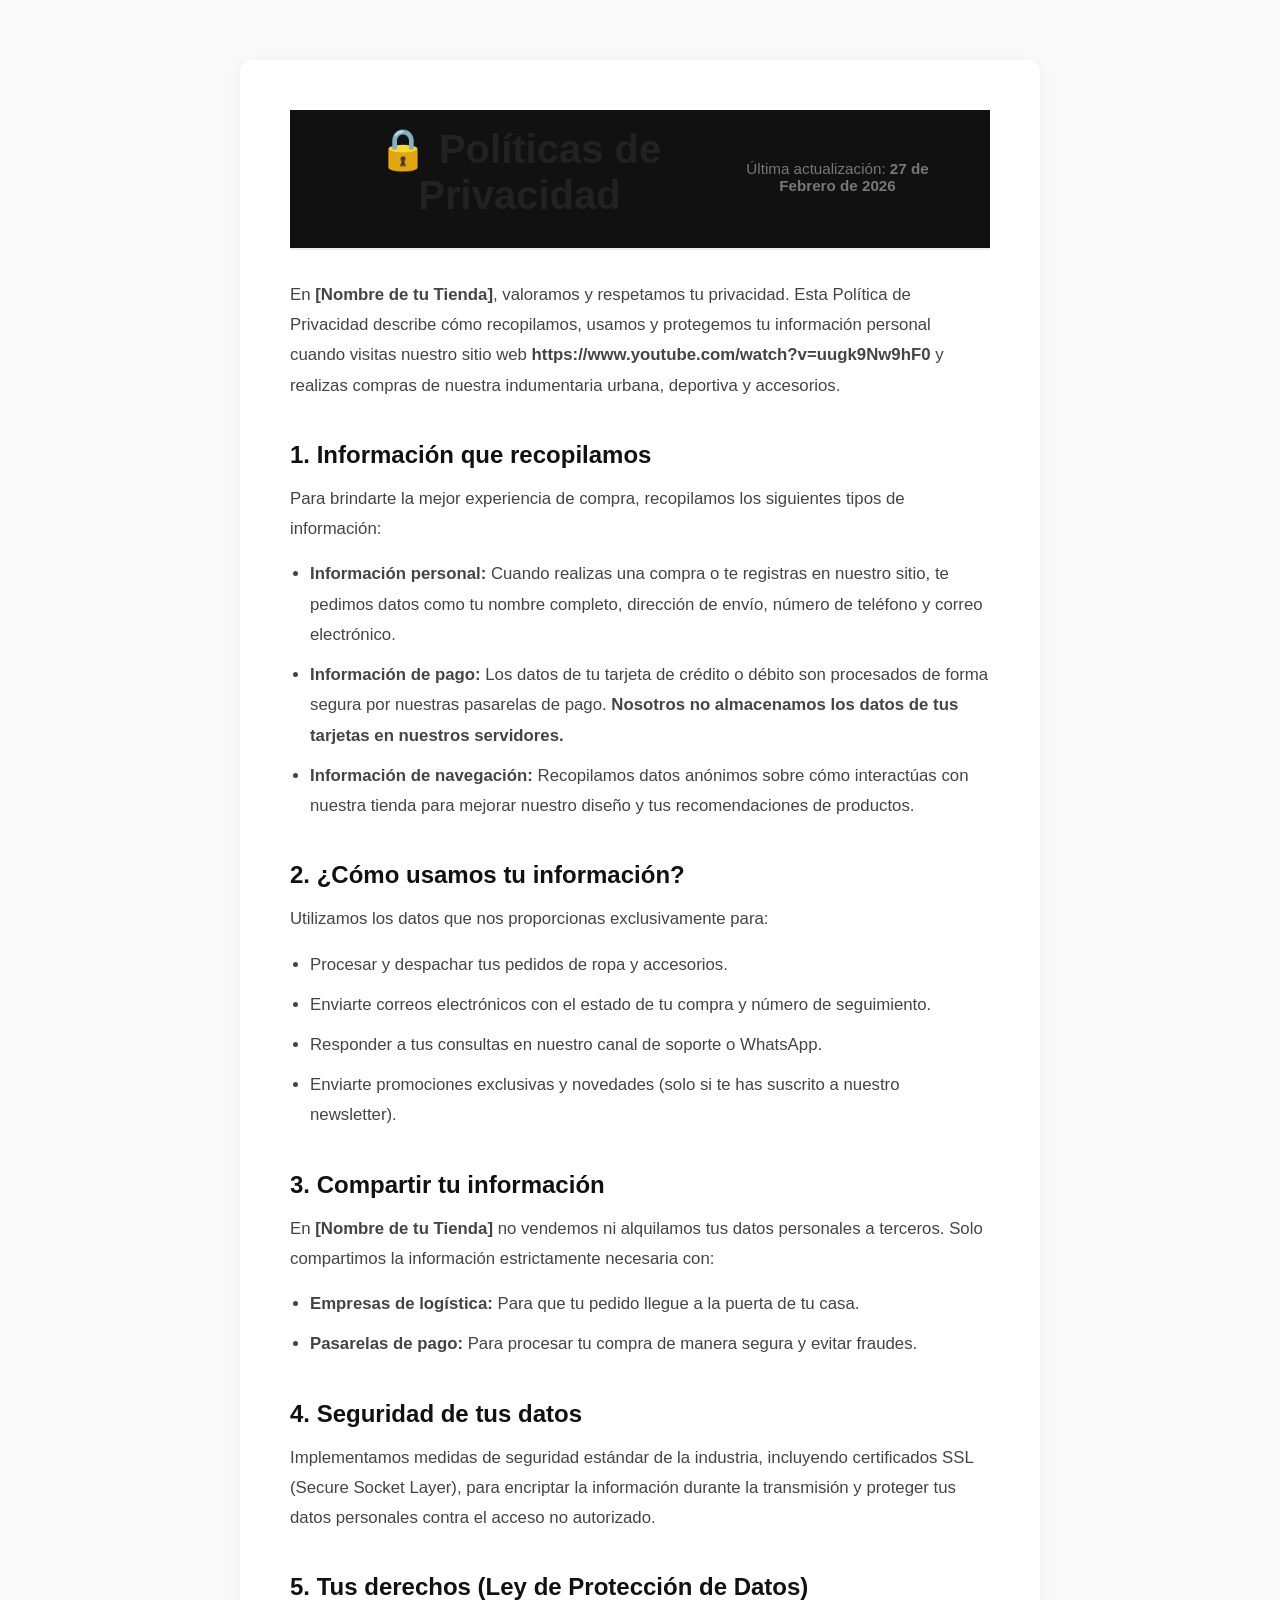
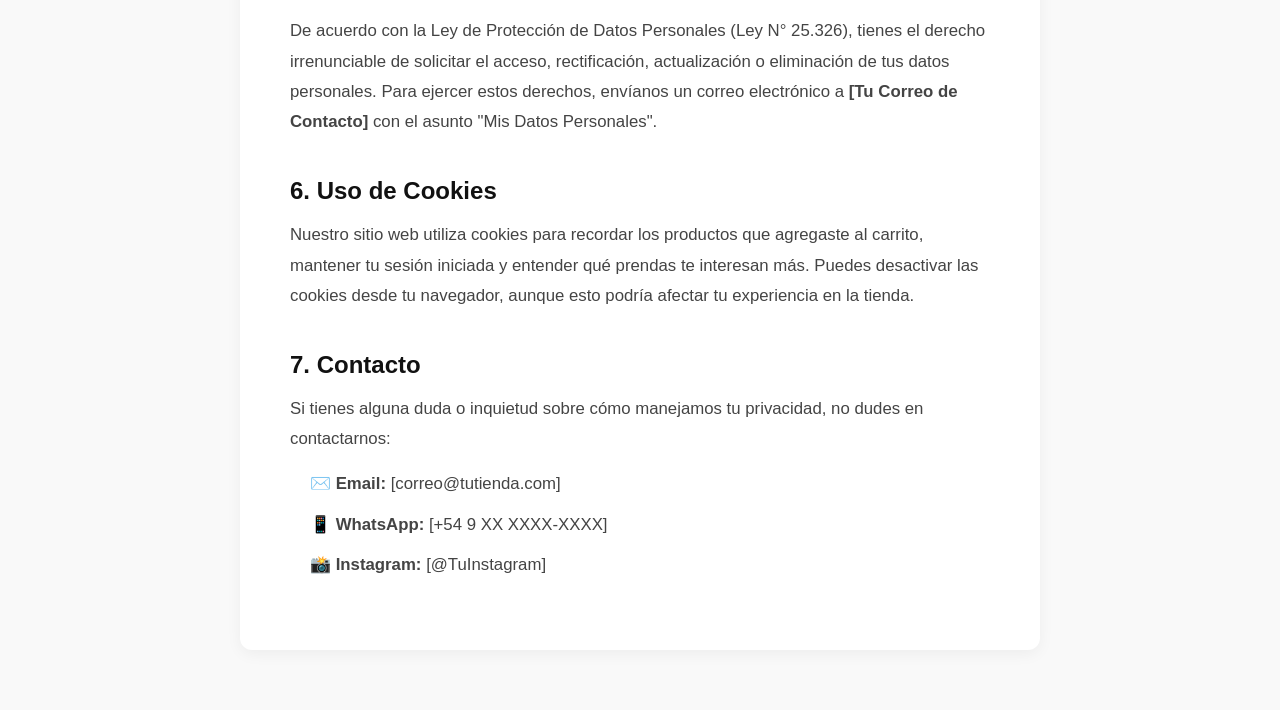
==== politicas_de_privacidad.html @ b3bbde65 "feat: :sparkles: Anexion de politicas de privacidad Se agregó el apartado "politicas de privacidad"," ====
<!DOCTYPE html>
<html lang="es">
<head>
    <meta charset="UTF-8">
    <meta name="viewport" content="width=device-width, initial-scale=1.0">
    <title>Políticas de Privacidad | MiTienda</title>
    
    <link rel="stylesheet" href="styles.css"> 
</head>
<body>

    <script src="privacidad.js"></script>
</body>
</html>
<main class="privacy-wrapper">
    <div class="privacy-container">
        
        <header class="privacy-header">
            <h1>🔒 Políticas de Privacidad</h1>
            <p class="last-updated">Última actualización: <strong>27 de Febrero de 2026</strong></p>
        </header>

        <section class="privacy-content">
            <p>En <strong>[Nombre de tu Tienda]</strong>, valoramos y respetamos tu privacidad. Esta Política de Privacidad describe cómo recopilamos, usamos y protegemos tu información personal cuando visitas nuestro sitio web <strong>https://www.youtube.com/watch?v=uugk9Nw9hF0</strong> y realizas compras de nuestra indumentaria urbana, deportiva y accesorios.</p>

            <h2>1. Información que recopilamos</h2>
            <p>Para brindarte la mejor experiencia de compra, recopilamos los siguientes tipos de información:</p>
            <ul>
                <li><strong>Información personal:</strong> Cuando realizas una compra o te registras en nuestro sitio, te pedimos datos como tu nombre completo, dirección de envío, número de teléfono y correo electrónico.</li>
                <li><strong>Información de pago:</strong> Los datos de tu tarjeta de crédito o débito son procesados de forma segura por nuestras pasarelas de pago. <strong>Nosotros no almacenamos los datos de tus tarjetas en nuestros servidores.</strong></li>
                <li><strong>Información de navegación:</strong> Recopilamos datos anónimos sobre cómo interactúas con nuestra tienda para mejorar nuestro diseño y tus recomendaciones de productos.</li>
            </ul>

            <h2>2. ¿Cómo usamos tu información?</h2>
            <p>Utilizamos los datos que nos proporcionas exclusivamente para:</p>
            <ul>
                <li>Procesar y despachar tus pedidos de ropa y accesorios.</li>
                <li>Enviarte correos electrónicos con el estado de tu compra y número de seguimiento.</li>
                <li>Responder a tus consultas en nuestro canal de soporte o WhatsApp.</li>
                <li>Enviarte promociones exclusivas y novedades (solo si te has suscrito a nuestro newsletter).</li>
            </ul>

            <h2>3. Compartir tu información</h2>
            <p>En <strong>[Nombre de tu Tienda]</strong> no vendemos ni alquilamos tus datos personales a terceros. Solo compartimos la información estrictamente necesaria con:</p>
            <ul>
                <li><strong>Empresas de logística:</strong> Para que tu pedido llegue a la puerta de tu casa.</li>
                <li><strong>Pasarelas de pago:</strong> Para procesar tu compra de manera segura y evitar fraudes.</li>
            </ul>

            <h2>4. Seguridad de tus datos</h2>
            <p>Implementamos medidas de seguridad estándar de la industria, incluyendo certificados SSL (Secure Socket Layer), para encriptar la información durante la transmisión y proteger tus datos personales contra el acceso no autorizado.</p>

            <h2>5. Tus derechos (Ley de Protección de Datos)</h2>
            <p>De acuerdo con la Ley de Protección de Datos Personales (Ley N° 25.326), tienes el derecho irrenunciable de solicitar el acceso, rectificación, actualización o eliminación de tus datos personales. Para ejercer estos derechos, envíanos un correo electrónico a <strong>[Tu Correo de Contacto]</strong> con el asunto "Mis Datos Personales".</p>

            <h2>6. Uso de Cookies</h2>
            <p>Nuestro sitio web utiliza cookies para recordar los productos que agregaste al carrito, mantener tu sesión iniciada y entender qué prendas te interesan más. Puedes desactivar las cookies desde tu navegador, aunque esto podría afectar tu experiencia en la tienda.</p>

            <h2>7. Contacto</h2>
            <p>Si tienes alguna duda o inquietud sobre cómo manejamos tu privacidad, no dudes en contactarnos:</p>
            <ul class="contact-list">
                <li>✉️ <strong>Email:</strong> [correo@tutienda.com]</li>
                <li>📱 <strong>WhatsApp:</strong> [+54 9 XX XXXX-XXXX]</li>
                <li>📸 <strong>Instagram:</strong> [@TuInstagram]</li>
            </ul>
        </section>

    </div>

    <button id="btnBackToTop" class="btn-back-to-top" title="Volver arriba">
        ↑
    </button>
</main>
---- styles.css ----
* { box-sizing: border-box; margin: 0; padding: 0; font-family: Arial, sans-serif; }

    body { background: #f7f7f7; color: #333; }

    header {
      background: #111;
      color: #fff;
      padding: 1rem 2rem;
      display: flex;
      justify-content: space-between;
      align-items: center;
    }

    header h1 { font-size: 1.5rem; }

    nav a {
      color: #fff;
      margin-left: 1rem;
      text-decoration: none;
      font-size: 0.9rem;
    }

    .hero {
      background: linear-gradient(to right, #111, #444);
      color: #fff;
      padding: 4rem 2rem;
      text-align: center;
    }

    .hero h2 { font-size: 2.5rem; margin-bottom: 1rem; }

    .hero button {
      padding: 0.8rem 1.5rem;
      border: none;
      background: #ff6a00;
      color: #fff;
      font-size: 1rem;
      cursor: pointer;
      border-radius: 6px;
    }

    .products {
      display: grid;
      grid-template-columns: repeat(auto-fit, minmax(250px, 1fr));
      gap: 1.5rem;
      padding: 2rem;
    }

    .card {
      background: #fff;
      border-radius: 10px;
      padding: 1rem;
      box-shadow: 0 4px 10px rgba(0,0,0,0.1);
      text-align: center;
    }

    .card img { width: 100%; border-radius: 8px; }

    .card h3 { margin: 0.5rem 0; }

    .price { color: #ff6a00; font-weight: bold; margin-bottom: 0.5rem; }

    .card button {
      padding: 0.5rem 1rem;
      border: none;
      background: #111;
      color: #fff;
      border-radius: 5px;
      cursor: pointer;
    }

    .cart {
      position: fixed;
      right: 0;
      top: 0;
      background: #fff;
      width: 300px;
      height: 100%;
      box-shadow: -3px 0 10px rgba(0,0,0,0.2);
      padding: 1rem;
      transform: translateX(100%);
      transition: 0.3s;
      overflow-y: auto;
    }

    .cart.active { transform: translateX(0); }

    .cart h2 { margin-bottom: 1rem; }

    .cart-item { margin-bottom: 0.8rem; font-size: 0.9rem; }

    .cart-total { font-weight: bold; margin-top: 1rem; }

    .footer {
      text-align: center;
      padding: 1rem;
      background: #111;
      color: #fff;
      margin-top: 2rem;
    }
  
/*------------------------------------------------------------*/
  /*----------- Bloque: POLÍTICAS DE PRIVACIDAD -----------*/
/*------------------------------------------------------------*/

.privacy-wrapper {
    background-color: #f9f9f9; /* Fondo muy suave para que no canse la vista */
    padding: 60px 20px;
    font-family: 'Helvetica Neue', Arial, sans-serif;
}

.privacy-container {
    max-width: 800px; /* Ancho máximo para que las líneas no sean infinitas */
    margin: 0 auto;
    background-color: #ffffff;
    padding: 50px;
    border-radius: 12px;
    box-shadow: 0 4px 15px rgba(0, 0, 0, 0.05);
}

.privacy-header {
    text-align: center;
    border-bottom: 2px solid #eeeeee;
    padding-bottom: 20px;
    margin-bottom: 30px;
}

.privacy-header h1 {
    font-size: 2.5rem;
    color: #222222;
    margin-bottom: 10px;
}

.last-updated {
    color: #777777;
    font-size: 0.95rem;
}

.privacy-content h2 {
    font-size: 1.5rem;
    color: #111111;
    margin-top: 40px;
    margin-bottom: 15px;
}

.privacy-content p {
    color: #444444;
    line-height: 1.8; /* Interlineado amplio para lectura cómoda */
    margin-bottom: 15px;
    font-size: 1.05rem;
}

.privacy-content ul {
    margin-bottom: 20px;
    padding-left: 20px;
}

.privacy-content li {
    color: #444444;
    line-height: 1.8;
    margin-bottom: 10px;
    font-size: 1.05rem;
}

.contact-list {
    list-style-type: none; /* Quitamos las viñetas en la lista de contacto */
    padding-left: 0;
}

/* --- BOTÓN VOLVER ARRIBA --- */
.btn-back-to-top {
    position: fixed;
    bottom: 30px;
    right: 30px;
    display: none; /* Oculto por defecto, se muestra con JS */
    width: 50px;
    height: 50px;
    background-color: #222222; /* Negro urbano */
    color: #ffffff;
    font-size: 1.5rem;
    font-weight: bold;
    border: none;
    border-radius: 50%;
    cursor: pointer;
    box-shadow: 0 4px 10px rgba(0, 0, 0, 0.3);
    transition: background-color 0.3s ease, transform 0.3s ease;
    z-index: 1000;
}

.btn-back-to-top:hover {
    background-color: #555555;
    transform: translateY(-5px); /* Efecto de saltito al pasar el mouse */
}

/* --- RESPONSIVE --- */
@media (max-width: 768px) {
    .privacy-container {
        padding: 30px 20px;
    }
    
    .privacy-header h1 {
        font-size: 2rem;
    }
}


/*------------------------------------------------------------*/
/*----------- FIN BLOQUE POLITICAS DE PRIVACIDAD -----------*/
/*------------------------------------------------------------*/
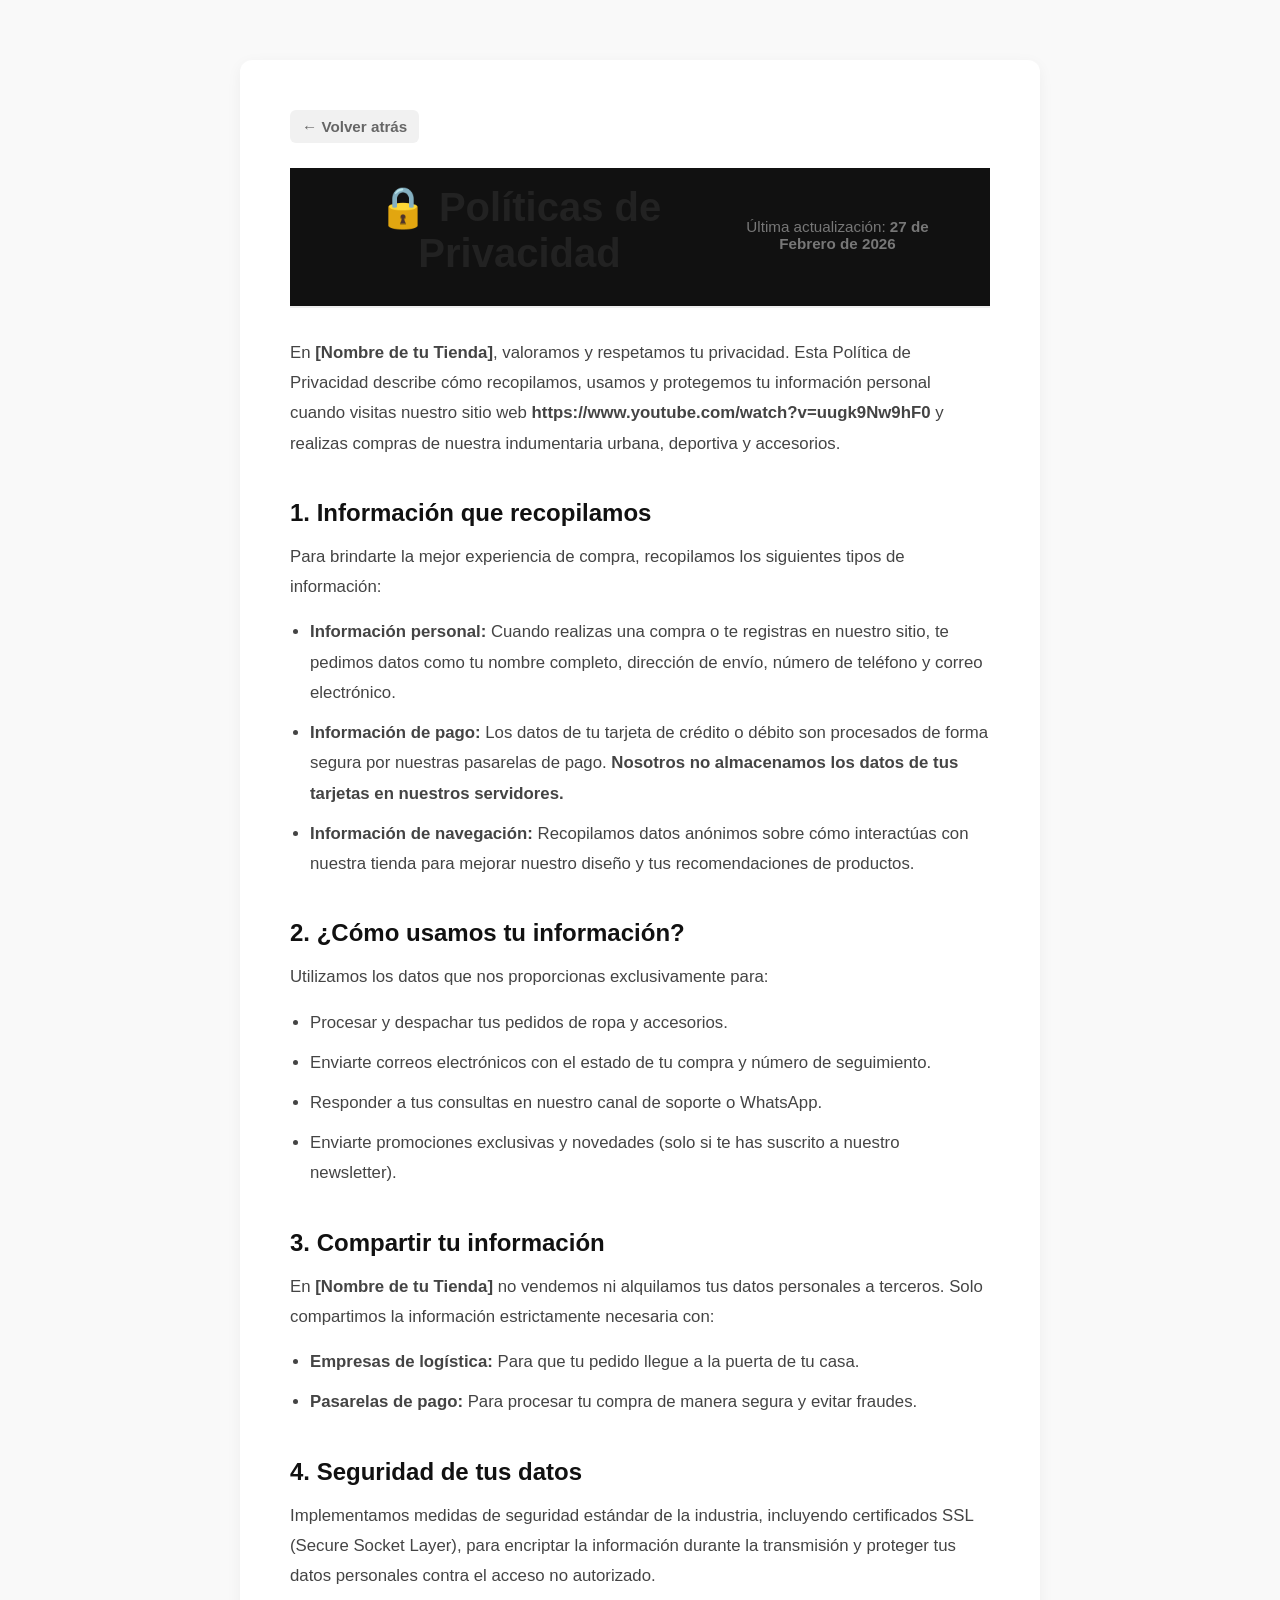
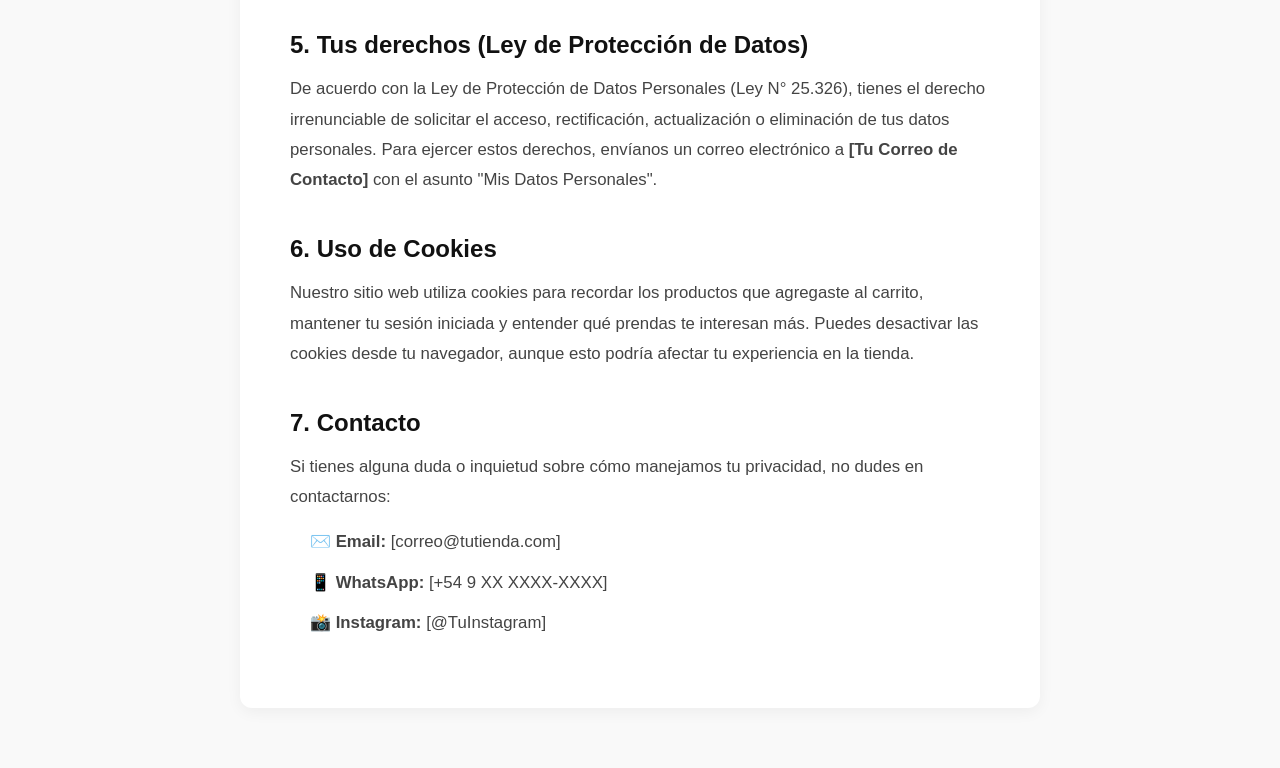
==== commit 3b37b97f: "feat: :sparkles: Boton de retorno Se agregó un boton para poder regresar a la pagina desde la que se" ====
--- a/politicas_de_privacidad.html
+++ b/politicas_de_privacidad.html
@@ -14,6 +14,12 @@
 </html>
 <main class="privacy-wrapper">
     <div class="privacy-container">
+        
+        <div class="nav-volver">
+            <a href="#" onclick="history.back(); return false;" class="btn-volver">
+                ← Volver atrás
+            </a>
+        </div>
         
         <header class="privacy-header">
             <h1>🔒 Políticas de Privacidad</h1>
--- a/styles.css
+++ b/styles.css
@@ -203,6 +203,30 @@
     }
 }
 
+/* --- BOTÓN VOLVER --- */
+.nav-volver {
+    margin-bottom: 25px;
+}
+
+.btn-volver {
+    display: inline-flex;
+    align-items: center;
+    color: #666666;
+    text-decoration: none;
+    font-weight: bold;
+    font-size: 0.95rem;
+    padding: 8px 12px;
+    border-radius: 6px;
+    background-color: #f1f1f1;
+    transition: all 0.3s ease;
+}
+
+.btn-volver:hover {
+    color: #111111; /* Se oscurece el texto */
+    background-color: #e2e2e2; /* Se oscurece un poco el fondo */
+    transform: translateX(-5px); /* Efecto sutil: se mueve un poquito hacia la izquierda indicando "Atrás" */
+}
+
 
 /*------------------------------------------------------------*/
 /*----------- FIN BLOQUE POLITICAS DE PRIVACIDAD -----------*/
